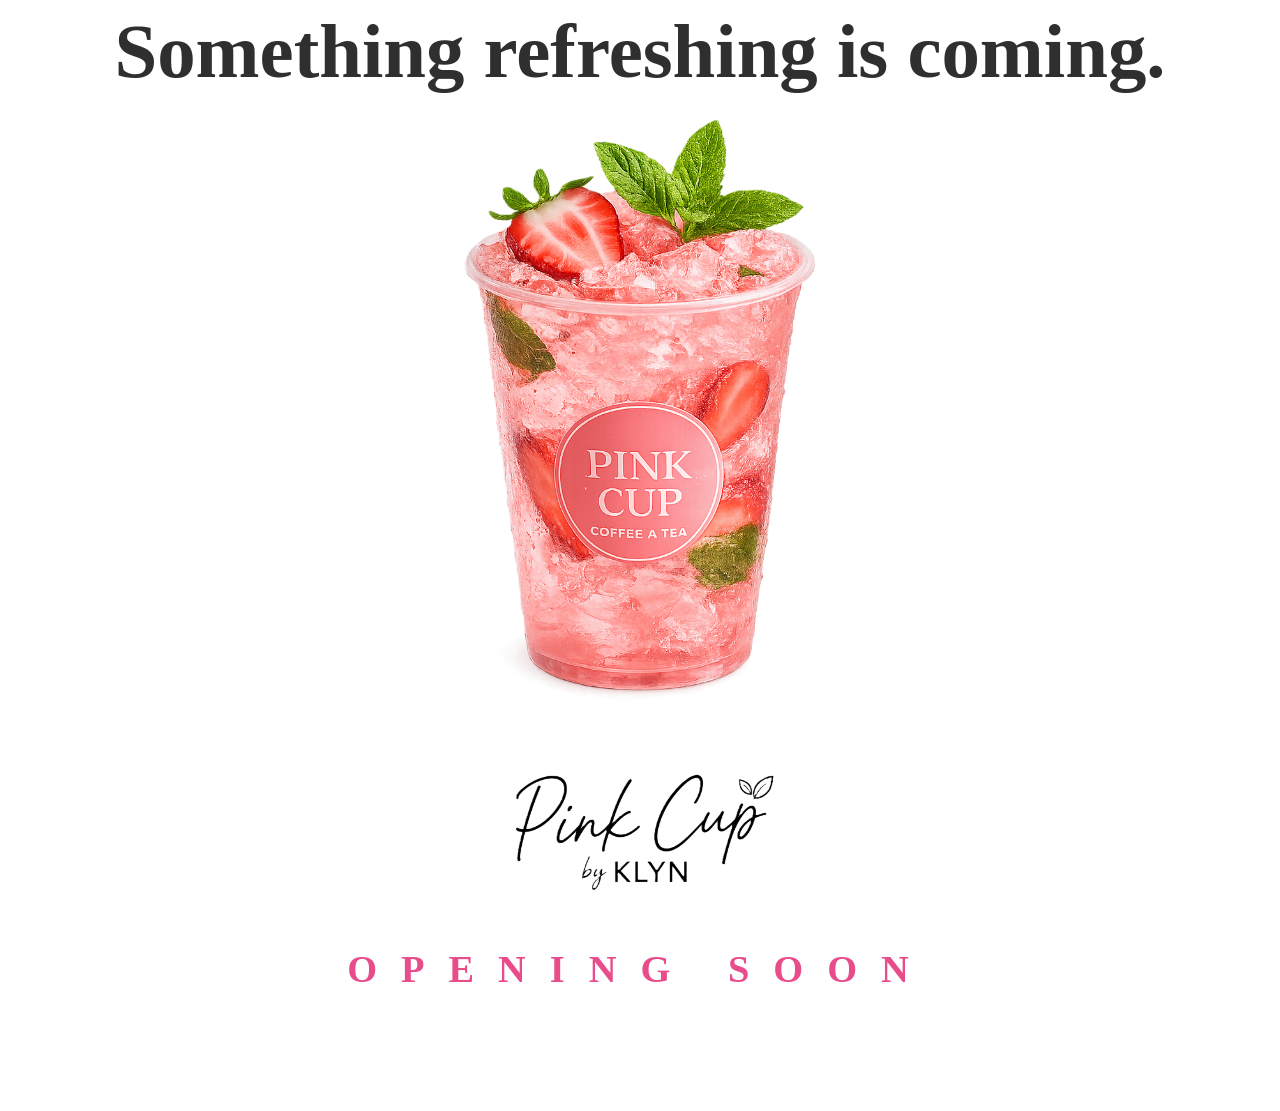
==== index.html @ c1e6aee3 "Add MailerLite Email Signup Form" ====
<html>
<!-- MailerLite Universal -->
<script>
    (function(w,d,e,u,f,l,n){w[f]=w[f]||function(){(w[f].q=w[f].q||[])
    .push(arguments);},l=d.createElement(e),l.async=1,l.src=u,
    n=d.getElementsByTagName(e)[0],n.parentNode.insertBefore(l,n);})
    (window,document,'script','https://assets.mailerlite.com/js/universal.js','ml');
    ml('account', '2503995');
</script>
<!-- End MailerLite Universal -->
<head>
    <meta charset="UTF-8">
    <meta name="viewport" content="width=device-width, initial-scale=1.0">
    <title>Pink Cup by KLYN</title>
    <link rel="stylesheet" href="css/variables.css">
    <link rel="stylesheet" href="css/style.css">
    <link rel="preconnect" href="https://fonts.googleapis.com">
    <link rel="preconnect" href="https://fonts.gstatic.com" crossorigin>
    <link href="https://fonts.googleapis.com/css2?family=Manrope:wght@200..800&display=swap" rel="stylesheet">
    <link rel="preconnect" href="https://fonts.googleapis.com">
    <link rel="preconnect" href="https://fonts.gstatic.com" crossorigin>
    <link href="https://fonts.googleapis.com/css2?family=Manrope:wght@200..800&family=Playfair+Display:ital,wght@0,400..900;1,400..900&display=swap" rel="stylesheet">

</head>
<body>

<header>
    <nav>
    </nav>
</header>

<main>


<section class="hero" aria-labelledby="hero-title">
  <div class="hero__container">

    <div class="hero__intro">
      <h1 id="hero__title">
        Something refreshing is coming.
      </h1>
    </div>

    <figure class="hero__visual">
      <img class="hero__image" src="assets/images/hero-drink-strawberry-mint-crop.png" alt="Pink strawberry drink with ice, strawberry, and mint">
    </figure>

    <div class="hero__details">
      
      <img class="logo" src="assets/logos/PinkCupLogo_BlackFont_TransparentBackground.png" alt="Pink Cup by KLYN">
      <p class="hero__eyebrow">Opening soon</p>
      <div class="hero__form">
          <div class="ml-embedded" data-form="X4J7k6"></div>
      </div>
    </div>

  </div>
</section>


    <section class="waitlist">
    </section>

    <section class="location">
    </section>

</main>

<footer>
</footer>

<link rel="stylesheet" href="css/playground.css">

</html>
---- css/variables.css ----
/*
==========================================
Pink Cup by KLYN — Launch Site

Design Principles

• Fresh before flashy.
• White is the primary color.
• Pink is an accent.
• Let the drinks be the artwork.
• Animation should enhance, never distract.
• Every page should feel calm, clean, and intentional.
==========================================
*/


/* ======================================
   Pink Cup by KLYN
   Launch Site Design System
====================================== */

/* COLORS */
:root {

    /* Brand */
    --accent: #E84C8B;

    /* Backgrounds */

    --white: #FFFFFF;
    --off-white: #FAF9F6;

    /* Text */

    --text-dark: #2F2F2F;
    --text-light: #6B6B6B;

    /* Natural */

    --wood-light: #D7B899;
    --wood-dark: #B88C62;

    /* Borders */

    --border: #ECECEC;

    /* Shadows */

    --shadow-soft:
        0 10px 30px rgba(0,0,0,.08);

    --shadow-card:
        0 18px 50px rgba(0,0,0,.10);

    /* Radius */

    --radius-sm:8px;
    --radius-md:16px;
    --radius-lg:28px;

    /* Layout */

    --content-width:1200px;

    /* Buttons */
    
    --button-bg: #333333;
    --button-hover: #222222;
    --button-text: #FFFFFF;

    /* Font Sizes */

    --font-size-display: clamp(3.0rem, 6vw, 5.0rem);
    --font-size-h1: clamp(2rem, 3vw, 3rem);
    --font-size-h2: 1.5rem;
    --font-size-body: 1.15rem;
    --font-size-caption: 0.875rem;

    /* Font Weights */
    --font-weight-light: 300;
    --font-weight-regular: 400;
    --font-weight-semibold: 600;
    --font-weight-bold: 700;

    /* Spacing */
    --space-tight: 4px;
    --space-narrow: 12px;
    --space-regular: 16px;
    --space-roomy: 24px;
    --space-wide: 32px;
    --space-extra-wide: 40px;
    --space-generous: 48px;

   /* Letter Spacing */
    --letter-spacing-tight: -0.03em;
    --letter-spacing-normal: 0;
    --letter-spacing-narrow: 0.03em;
    --letter-spacing-roomy: 0.08em;
    --letter-spacing-wide: 0.12em;

}
---- css/style.css ----
/*
==========================================
Pink Cup by KLYN — Launch Site

Design Principles

• Fresh before flashy.
• White is the primary color.
• Pink is an accent.
• Let the drinks be the artwork.
• Animation should enhance, never distract.
• Every page should feel calm, clean, and intentional.
==========================================
*/


/* Set equal margins on all sides to maintain a clean and consistent layout.  */

html {
    box-sizing: border-box;
}

*, *::before, *::after {
    box-sizing: inherit;
}

body {
    margin: 0;
    min-height: 100vh;
}

img{
    display:block;
    max-width:100%;
    
}

.hero {
    min-height: 100vh;
    display: flex;
    align-items: center;
}


.hero__container {
    width: 100%;
    max-width: var(--content-width);
    margin: 0 auto;
    display: grid;
    grid-template-columns: 1fr;
    gap: var(--space-tight);
}


.hero__intro {
    display: flex;
    justify-content: center;
    align-items: center;
    padding: var(--space-tight);
}

#hero__title {
    font-size: var(--font-size-display);
    color: var(--text-dark);
    font-weight: var(--font-weight-bold);
    margin: var(--space-tight);
}

.hero__visual {
    display: flex;
    justify-content: center;
    align-items: center;
    justify-self: center;
    width: 100%;
    padding: var(--space-tight);
}

.hero__image {
    display: block;
    width: min(70vw, 360px);
    height: auto;
    margin: -1rem 0 0 0; 
    padding: 0;  
}

.hero__details {
    display: flex;
    flex-direction: column;
    margin: var(--space-narrow);
    align-items: center;
}


.logo {
    display: block;
    max-width: 45%;
    height: auto;
}

.hero__eyebrow {
    color: var(--accent);
    align-items: center;
    letter-spacing: var(--space-narrow);
    text-transform: uppercase;
    font-size: var(--font-size-h2);
    font-weight: var(--font-weight-semibold);
    margin-bottom: var(--space-narrow);
}

.hero__text {
    color: var(--text-light);
    font-size: var(--font-size-body);
    letter-spacing: 2.0px;
}


.hero__form {
    padding-bottom: 6rem;
}


@media (min-width: 960px) {
    .container {
        grid-template-columns: 1fr 1.15fr;
        align-items: center;
    }

    .logo {
    max-width: 25%;
    }

    .hero__eyebrow {
        letter-spacing: var(--space-roomy);
        font-size: var(--font-size-h1);
        font-weight: var(--font-weight-bold);
    }


}
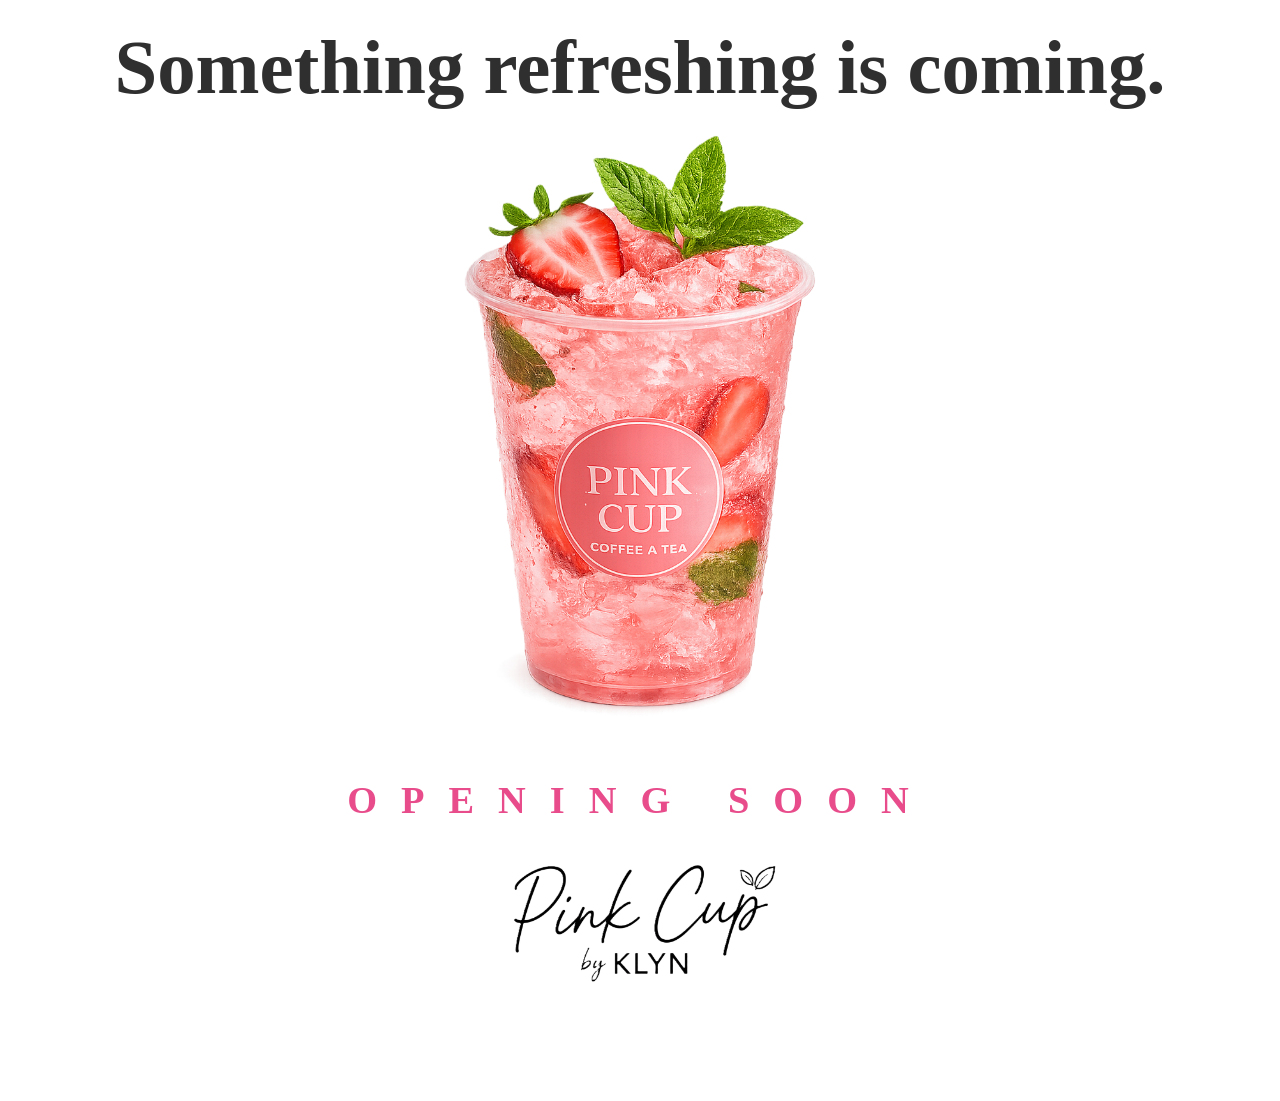
==== commit ab7909a5: "Move Opening Soon eyebrow above Logo to balance visual design" ====
--- a/index.html
+++ b/index.html
@@ -42,13 +42,13 @@
     </div>
 
     <figure class="hero__visual">
-      <img class="hero__image" src="assets/images/hero-drink-strawberry-mint-crop.png" alt="Pink strawberry drink with ice, strawberry, and mint">
+      <img class="hero__image" src="assets/images/hero-drink-strawberry-mint-crop.png"Pink strawberry drink with ice, strawberry, and mint">
     </figure>
 
     <div class="hero__details">
       
+      <p class="hero__eyebrow">Opening soon</p>
       <img class="logo" src="assets/logos/PinkCupLogo_BlackFont_TransparentBackground.png" alt="Pink Cup by KLYN">
-      <p class="hero__eyebrow">Opening soon</p>
       <div class="hero__form">
           <div class="ml-embedded" data-form="X4J7k6"></div>
       </div>
--- a/css/style.css
+++ b/css/style.css
@@ -56,6 +56,7 @@
     display: flex;
     justify-content: center;
     align-items: center;
+    margin-top: var(--space-regular);
     padding: var(--space-tight);
 }
 
@@ -73,6 +74,7 @@
     justify-self: center;
     width: 100%;
     padding: var(--space-tight);
+    margin-bottom: var(--space-tight);
 }
 
 .hero__image {
@@ -86,7 +88,7 @@
 .hero__details {
     display: flex;
     flex-direction: column;
-    margin: var(--space-narrow);
+    margin: var(--space-tight);
     align-items: center;
 }
 
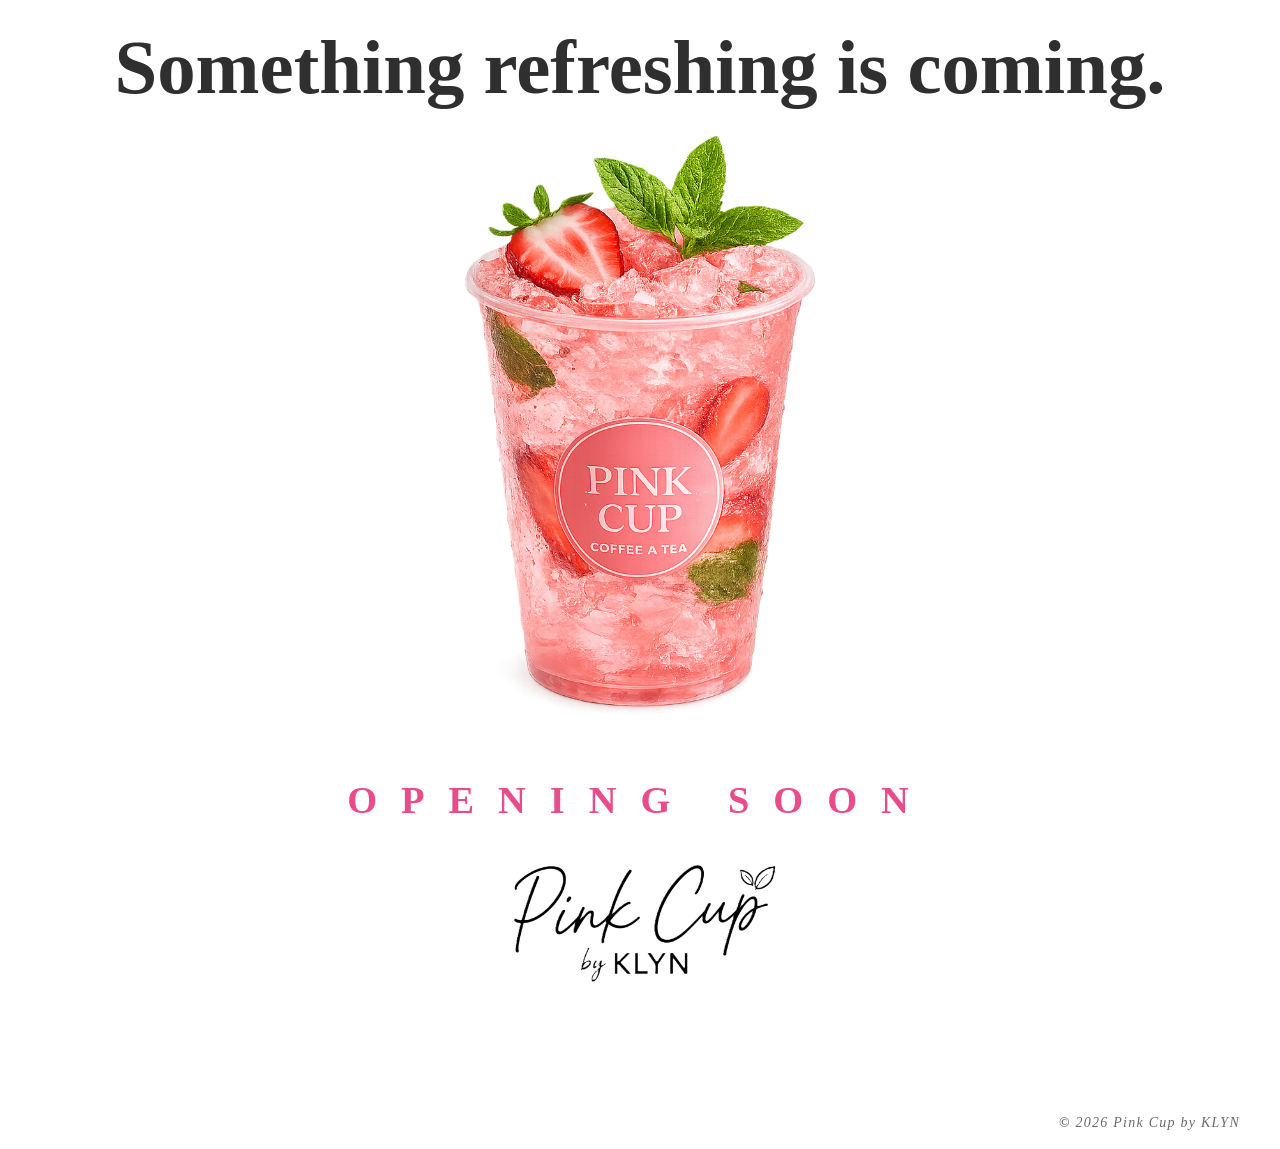
==== commit facd847a: "Add copyright flag to footer section" ====
--- a/index.html
+++ b/index.html
@@ -67,6 +67,9 @@
 </main>
 
 <footer>
+    <div class="footer__container">
+      <p class="copy"><strong>&copy;</strong> <em>2026 Pink Cup by KLYN</em></p>
+    </div>
 </footer>
 
 <link rel="stylesheet" href="css/playground.css">
--- a/css/style.css
+++ b/css/style.css
@@ -121,6 +121,27 @@
 }
 
 
+.footer__container {
+    width: 100%;
+    max-width: var(--content-width);
+    margin: 0 auto;
+    display: grid;
+    grid-template-columns: 1fr;
+    gap: var(--space-tight);
+
+}
+
+
+.copy {
+    color: var(--text-light);
+    font-size: var(--font-size-caption);
+    letter-spacing: 1.25px;
+    text-align: right;
+    padding-bottom: var(--space-tight);
+}
+
+
+
 @media (min-width: 960px) {
     .container {
         grid-template-columns: 1fr 1.15fr;
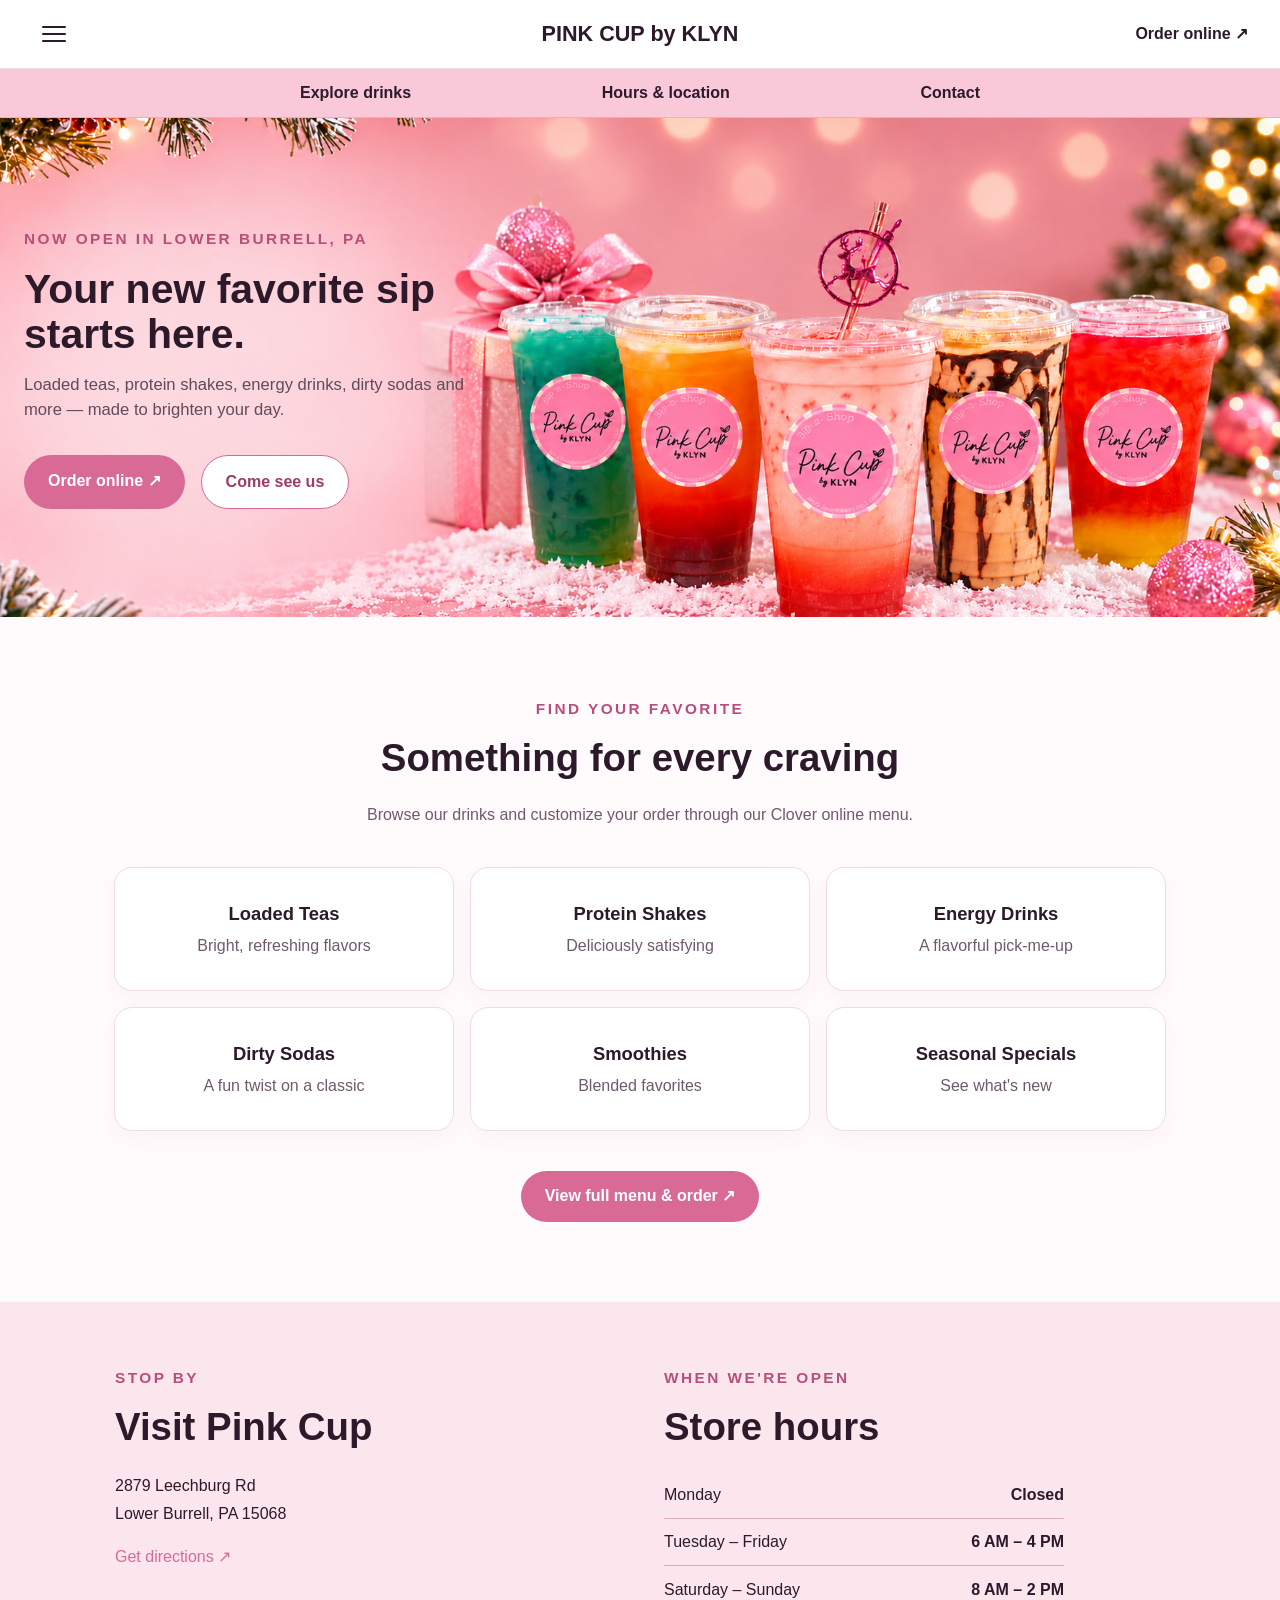
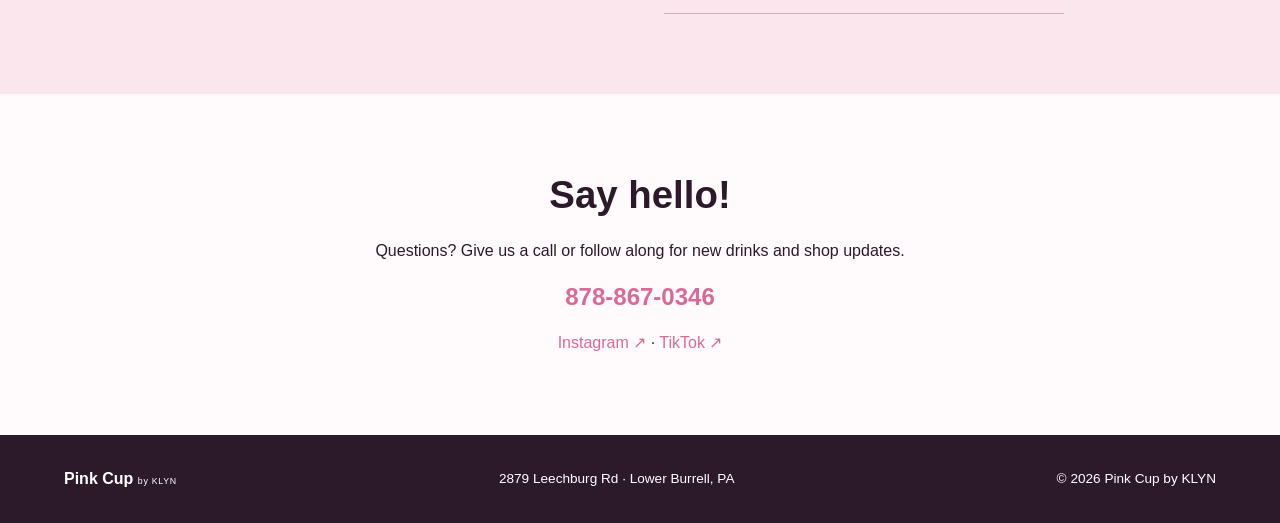
==== commit bfde1245: "Remove launch landing page and replace with more robust site, with links to clover online ordering o" ====
--- a/index.html
+++ b/index.html
@@ -1,77 +1,13 @@
-<html>
-<!-- MailerLite Universal -->
-<script>
-    (function(w,d,e,u,f,l,n){w[f]=w[f]||function(){(w[f].q=w[f].q||[])
-    .push(arguments);},l=d.createElement(e),l.async=1,l.src=u,
-    n=d.getElementsByTagName(e)[0],n.parentNode.insertBefore(l,n);})
-    (window,document,'script','https://assets.mailerlite.com/js/universal.js','ml');
-    ml('account', '2503995');
-</script>
-<!-- End MailerLite Universal -->
-<head>
-    <meta charset="UTF-8">
-    <meta name="viewport" content="width=device-width, initial-scale=1.0">
-    <title>Pink Cup by KLYN</title>
-    <link rel="stylesheet" href="css/variables.css">
-    <link rel="stylesheet" href="css/style.css">
-    <link rel="preconnect" href="https://fonts.googleapis.com">
-    <link rel="preconnect" href="https://fonts.gstatic.com" crossorigin>
-    <link href="https://fonts.googleapis.com/css2?family=Manrope:wght@200..800&display=swap" rel="stylesheet">
-    <link rel="preconnect" href="https://fonts.googleapis.com">
-    <link rel="preconnect" href="https://fonts.gstatic.com" crossorigin>
-    <link href="https://fonts.googleapis.com/css2?family=Manrope:wght@200..800&family=Playfair+Display:ital,wght@0,400..900;1,400..900&display=swap" rel="stylesheet">
-
-</head>
-<body>
-
-<header>
-    <nav>
-    </nav>
-</header>
-
-<main>
-
-
-<section class="hero" aria-labelledby="hero-title">
-  <div class="hero__container">
-
-    <div class="hero__intro">
-      <h1 id="hero__title">
-        Something refreshing is coming.
-      </h1>
-    </div>
-
-    <figure class="hero__visual">
-      <img class="hero__image" src="assets/images/hero-drink-strawberry-mint-crop.png"Pink strawberry drink with ice, strawberry, and mint">
-    </figure>
-
-    <div class="hero__details">
-      
-      <p class="hero__eyebrow">Opening soon</p>
-      <img class="logo" src="assets/logos/PinkCupLogo_BlackFont_TransparentBackground.png" alt="Pink Cup by KLYN">
-      <div class="hero__form">
-          <div class="ml-embedded" data-form="X4J7k6"></div>
-      </div>
-    </div>
-
-  </div>
-</section>
-
-
-    <section class="waitlist">
-    </section>
-
-    <section class="location">
-    </section>
-
-</main>
-
-<footer>
-    <div class="footer__container">
-      <p class="copy"><strong>&copy;</strong> <em>2026 Pink Cup by KLYN</em></p>
-    </div>
-</footer>
-
-<link rel="stylesheet" href="css/playground.css">
-
-</html>+<!doctype html><html lang="en"><head><meta charset="utf-8"><meta name="viewport" content="width=device-width,initial-scale=1"><meta name="description" content="Pink Cup by KLYN in Lower Burrell, PA. Loaded teas, protein shakes, energy drinks, dirty sodas and more. Order online for pickup."><title>Pink Cup by KLYN | Lower Burrell, PA</title><link rel="stylesheet" href="css/styles.css"><script src="js/navigation.js" defer></script></head><body>
+<header class="site-header"><button class="nav__toggle" type="button" aria-label="Toggle navigation menu" aria-expanded="false" aria-controls="primary-navigation"><span></span><span></span><span></span></button><a class="nav__logo" href="#home">PINK CUP by KLYN</a><a class="nav__signin" href="https://pinkcup.cloveronline.com/menu/all">Order online ↗</a><nav class="nav" id="primary-navigation" aria-label="Main navigation" hidden><ul class="nav__links"><li><a href="#menu">Menu</a></li><li><a href="#visit">Visit us</a></li><li><a href="#contact">Contact</a></li><li><a href="https://pinkcup.cloveronline.com/menu/all">Order online</a></li></ul></nav></header>
+<nav class="quick-nav" aria-label="Quick links"><div class="quick-nav__links"><a class="quick-nav__link" href="#menu">Explore drinks</a><a class="quick-nav__link" href="#visit">Hours &amp; location</a><a class="quick-nav__link" href="#contact">Contact</a></div></nav>
+<main id="home"><section class="launch-hero" aria-label="Welcome to Pink Cup"><div class="launch-hero__image" role="img" aria-label="Pink Cup drinks in a festive pink holiday setting"></div>
+    <div class="launch-hero__copy">
+    <span class="eyebrow">NOW OPEN IN LOWER BURRELL, PA</span>
+    <h1>Your new favorite sip starts here.</h1>
+    <p>Loaded teas, protein shakes, energy drinks, dirty sodas and more — made to brighten your day.</p>
+    <div class="launch-actions"><a class="launch-btn" href="https://pinkcup.cloveronline.com/menu/all">Order online ↗</a><a class="launch-btn launch-btn--outline" href="#visit">Come see us</a></div></div></section>
+<section class="launch-menu" id="menu"><span class="eyebrow">FIND YOUR FAVORITE</span><h2>Something for every craving</h2><p>Browse our drinks and customize your order through our Clover online menu.</p><div class="launch-grid"><div><strong>Loaded Teas</strong><span>Bright, refreshing flavors</span></div><div><strong>Protein Shakes</strong><span>Deliciously satisfying</span></div><div><strong>Energy Drinks</strong><span>A flavorful pick-me-up</span></div><div><strong>Dirty Sodas</strong><span>A fun twist on a classic</span></div><div><strong>Smoothies</strong><span>Blended favorites</span></div><div><strong>Seasonal Specials</strong><span>See what's new</span></div></div><a class="launch-btn" href="https://pinkcup.cloveronline.com/menu/all">View full menu &amp; order ↗</a></section>
+<section class="launch-visit" id="visit"><div><span class="eyebrow">STOP BY</span><h2>Visit Pink Cup</h2><p>2879 Leechburg Rd<br>Lower Burrell, PA 15068</p><a href="https://www.google.com/maps/search/?api=1&amp;query=2879+Leechburg+Rd+Lower+Burrell+PA+15068" target="_blank" rel="noopener noreferrer">Get directions ↗</a></div><div><span class="eyebrow">WHEN WE'RE OPEN</span><h2>Store hours</h2><dl class="hours"><div><dt>Monday</dt><dd>Closed</dd></div><div><dt>Tuesday – Friday</dt><dd>6 AM – 4 PM</dd></div><div><dt>Saturday – Sunday</dt><dd>8 AM – 2 PM</dd></div></dl></div></section>
+<section class="launch-contact" id="contact"><h2>Say hello!</h2><p>Questions? Give us a call or follow along for new drinks and shop updates.</p><a href="tel:+18788670346">878-867-0346</a><p><a href="https://www.instagram.com/pinkcupbyklyn/" target="_blank" rel="noopener noreferrer">Instagram ↗</a> · <a href="https://www.tiktok.com/@pinkcupbyklyn" target="_blank" rel="noopener noreferrer">TikTok ↗</a></p></section></main>
+<footer class="launch-footer"><strong>Pink Cup <small>by KLYN</small></strong><span>2879 Leechburg Rd · Lower Burrell, PA</span><span>© 2026 Pink Cup by KLYN</span></footer></body></html>
--- a/css/styles.css
+++ b/css/styles.css
@@ -0,0 +1,544 @@
+* {
+  box-sizing: border-box;
+}
+
+:root {
+  --bg: #fffafc;
+  --text: #2c1a2b;
+  --muted: #6f5a6d;
+  --primary: #f4a7c0;
+  --primary-dark: #d96a96;
+  --primary-darkest: #b84f7a;
+  --primary-light: #f9c8d9;
+  --surface: #ffffff;
+  --border: rgba(44, 26, 43, 0.12);
+}
+
+html {
+  font-size: 16px;
+  scroll-behavior: smooth;
+}
+
+body {
+  margin: 0;
+  font-family: Arial, Helvetica, sans-serif;
+  background: var(--bg);
+  color: var(--text);
+  line-height: 1.5;
+}
+
+a {
+  color: var(--primary-dark);
+  text-decoration: none;
+}
+
+a:hover {
+  text-decoration: underline;
+}
+
+img {
+  max-width: 100%;
+  display: block;
+}
+
+button,
+input,
+textarea,
+select {
+  font: inherit;
+}
+
+.card {
+  max-width: 600px;
+  margin: 2rem auto;
+  padding: 2rem;
+  background: var(--surface);
+  border-radius: 8px;
+  box-shadow: 0 4px 6px rgba(0, 0, 0, 0.1);
+}
+
+.badge {
+  display: inline-block;
+  padding: 0.25rem 0.5rem;
+  background: var(--primary);
+  color: var(--surface);
+  border-radius: 4px;
+  font-size: 0.75rem;
+  font-weight: bold;
+  text-transform: uppercase;
+  margin-bottom: 1rem;
+}
+
+.background {
+  background: var(--primary);
+  color: var(--surface);
+  padding: 2rem;
+  text-align: center;
+}
+
+.site-header {
+  position: relative;
+  z-index: 2;
+  display: grid;
+  grid-template-columns: 1fr auto 1fr;
+  align-items: center;
+  min-height: 68px;
+  padding: 0.75rem clamp(1rem, 3vw, 2rem);
+  background: var(--surface);
+  border-bottom: 1px solid var(--border);
+}
+
+.quick-nav {
+  min-height: 48px;
+  padding: 0 clamp(1rem, 3vw, 2rem);
+  background: var(--primary-light);
+  border-bottom: 1px solid var(--border);
+}
+
+.quick-nav__links {
+  display: flex;
+  align-items: center;
+  justify-content: space-between;
+  gap: 1rem;
+  width: 60%;
+  max-width: 680px;
+  min-height: 48px;
+  margin-inline: auto;
+}
+
+.quick-nav__link {
+  position: relative;
+  padding: 0.5rem 0;
+  color: var(--text);
+  font-weight: 600;
+}
+
+.quick-nav__link--active::after {
+  position: absolute;
+  right: 0;
+  bottom: 0;
+  left: 0;
+  height: 3px;
+  background: var(--primary-dark);
+  content: "";
+}
+
+.nav__toggle {
+  display: flex;
+  flex-direction: column;
+  justify-content: center;
+  gap: 5px;
+  width: 44px;
+  height: 44px;
+  padding: 10px;
+  border: 0;
+  background: transparent;
+  cursor: pointer;
+}
+
+.nav__toggle span {
+  width: 24px;
+  height: 2px;
+  border-radius: 2px;
+  background: var(--text);
+}
+
+.nav__logo {
+  justify-self: center;
+  color: var(--text);
+  font-size: 1.35rem;
+  font-weight: 800;
+}
+
+.nav__signin {
+  justify-self: end;
+  color: var(--text);
+  font-weight: 600;
+}
+
+.nav {
+  position: absolute;
+  top: 100%;
+  left: 0;
+  width: 100%;
+  padding: 0.75rem clamp(1rem, 3vw, 2rem);
+  background: var(--surface);
+  border-bottom: 1px solid var(--border);
+  box-shadow: 0 4px 8px rgba(44, 26, 43, 0.08);
+}
+
+.nav[hidden] {
+  display: none;
+}
+
+.nav__links {
+  list-style: none;
+  display: grid;
+  gap: 0.25rem;
+  margin: 0;
+  padding: 0;
+}
+
+.nav__links a {
+  display: block;
+  padding: 0.5rem 0;
+  color: var(--text);
+}
+
+.hero {
+  position: relative;
+}
+
+.hero__image {
+  width: 100%;
+  height: auto;
+}
+
+.hero__content {
+  position: absolute;
+  top: 50%;
+  left: clamp(1rem, 5vw, 4rem);
+  transform: translateY(-50%);
+  max-width: 600px;
+  padding: 2rem;
+  text-align: left;
+  color: var(--surface);
+}
+
+.hero__content h1 {
+  font-size: 2rem;
+  margin-bottom: 1rem;
+}
+
+.hero__content p {
+  font-size: 1rem;
+  margin-bottom: 1.5rem;
+}
+
+.hero__content button {
+  background: var(--primary-darkest);
+  color: var(--surface);
+  border: none;
+  padding: 0.75rem 1.5rem;
+  font-size: 1rem;
+  border-radius: 4px;
+  cursor: pointer;
+}
+
+.featured {
+  padding: 1.5rem;
+  background: var(--primary-light);
+  /* background: #f5f1ef; */
+}
+
+.featured__header {
+  display: flex;
+  justify-content: space-between;
+  align-items: center;
+  margin-bottom: 1rem;
+}
+
+.featured__header h2 {
+  margin: 0;
+  text-transform: uppercase;
+}
+
+.carousel {
+  overflow-x: auto;
+  scroll-snap-type: x mandatory;
+}
+
+.carousel__track {
+  display: flex;
+  gap: 0.75rem;
+}
+
+.carousel__container {
+  flex: 0 0 198px;
+  display: flex;
+  flex-direction: column;
+  align-items: center;
+  min-height: 322px;
+  padding-top: 0.75rem;
+  overflow: hidden;
+  background: #fff;
+  border: 1px solid #c9c4c2;
+  border-radius: 10px;
+  text-align: center;
+  scroll-snap-align: start;
+}
+
+.carousel__container img {
+  width: 100%;
+  height: 145px;
+  object-fit: contain;
+}
+
+.carousel__container h3 {
+  margin: 0.5rem 0 0;
+  padding: 0 0.5rem;
+}
+
+.carousel__container p {
+  margin: 0.25rem 0 1rem;
+  color: #777;
+}
+
+.carousel__cta {
+  width: 100%;
+  margin-top: auto;
+  padding: 0.75rem;
+  border-top: 1px solid #c9c4c2;
+  color: var(--text);
+  font-weight: bold;
+  text-decoration: underline;
+}
+
+.menu-categories {
+  padding: 1.5rem 10px;
+  background: var(--surface);
+}
+
+.menu-categories > h2 {
+  margin: 0 0 1rem;
+  font-size: 1.75rem;
+  text-transform: uppercase;
+}
+
+.menu-categories__grid {
+  display: grid;
+  grid-template-columns: repeat(2, minmax(0, 1fr));
+  gap: 1.5rem;
+}
+
+.category-card {
+  min-height: 152px;
+  display: flex;
+  align-items: center;
+  gap: 1.25rem;
+  padding: 0.75rem 1.25rem;
+  background: var(--surface);
+  border: 1px solid #c9c4c2;
+  border-radius: 10px;
+  box-shadow: 0 2px 5px rgba(44, 26, 43, 0.08);
+  color: var(--text);
+  text-decoration: none;
+}
+
+.category-card:hover {
+  text-decoration: none;
+  box-shadow: 0 3px 8px rgba(44, 26, 43, 0.14);
+}
+
+.category-card img {
+  flex: 0 0 170px;
+  width: 170px;
+  height: 120px;
+  object-fit: contain;
+}
+
+.category-card__copy h3 {
+  margin: 0;
+  font-size: 1.2rem;
+}
+
+.category-card__copy p {
+  margin: 0.15rem 0 0;
+  color: var(--muted);
+  font-size: 0.9rem;
+}
+
+.category-page {
+  padding: 1.5rem;
+}
+
+.category-page__header {
+  margin-bottom: 1.5rem;
+}
+
+.category-page__header h1 {
+  margin: 1rem 0 0;
+  text-transform: uppercase;
+}
+
+.category-page__header p {
+  margin: 0.25rem 0 0;
+  color: var(--muted);
+}
+
+.category-page__products {
+  display: grid;
+  grid-template-columns: repeat(auto-fit, minmax(min(100%, 198px), 1fr));
+  gap: 1.5rem;
+}
+
+.category-page__products .carousel__container {
+  width: 100%;
+  flex-basis: auto;
+}
+
+.site-footer {
+  padding: 2.5rem clamp(1rem, 4vw, 3rem) 1rem;
+  background: var(--primary-darkest);
+  color: var(--surface);
+}
+
+.site-footer__content {
+  display: grid;
+  grid-template-columns: minmax(150px, 1fr) minmax(320px, 2fr) minmax(180px, 1fr);
+  gap: 2rem;
+  max-width: 1200px;
+  margin-inline: auto;
+}
+
+.site-footer a {
+  color: inherit;
+}
+
+.site-footer__logo {
+  font-size: 1.5rem;
+  font-weight: 800;
+}
+
+.site-footer__brand p,
+.site-footer__note {
+  color: var(--surface);
+}
+
+.site-footer__group h2 {
+  margin: 0 0 0.75rem;
+  font-size: 1rem;
+}
+
+.site-footer__sitemap {
+  display: grid;
+  grid-template-columns: repeat(2, minmax(0, 1fr));
+  gap: 0.4rem 1rem;
+  margin: 0;
+  padding: 0;
+  list-style: none;
+}
+
+.site-footer__socials {
+  display: flex;
+  align-items: center;
+  flex-wrap: wrap;
+  gap: 0.5rem 1rem;
+}
+
+.site-footer__socials a {
+  display: grid;
+  place-items: center;
+  width: 36px;
+  height: 36px;
+}
+
+.site-footer__socials img {
+  width: 100%;
+  height: 100%;
+  object-fit: contain;
+}
+
+.site-footer__social-icon--facebook {
+  filter: invert(1);
+}
+
+.site-footer__socials a:focus-visible {
+  outline: 3px solid var(--primary-light);
+  outline-offset: 3px;
+}
+
+.site-footer__nutrition {
+  display: inline-block;
+  margin-top: 1rem;
+  font-weight: 700;
+}
+
+.site-footer__note {
+  margin: 0.35rem 0 0;
+  font-size: 0.85rem;
+}
+
+.site-footer__bottom {
+  max-width: 1200px;
+  margin: 2rem auto 0;
+  padding-top: 1rem;
+  border-top: 1px solid rgba(255, 255, 255, 0.2);
+  font-size: 0.85rem;
+}
+
+.site-footer__bottom p {
+  margin: 0;
+}
+
+@media (max-width: 680px) {
+  .site-footer__content {
+    grid-template-columns: 1fr;
+    gap: 1.5rem;
+  }
+
+  .quick-nav__links {
+    width: 100%;
+  }
+
+  .menu-categories__grid {
+    grid-template-columns: 1fr;
+  }
+}
+
+
+
+
+
+
+/* Launch homepage additions — designed to extend the existing Pink Cup theme */
+.nav__logo small,.launch-footer small{font-size:.55em;font-weight:500;letter-spacing:.08em}.launch-hero{max-width:1250px;margin:auto;min-height:500px;display:grid;grid-template-columns:1fr 1fr;align-items:center;gap:2rem;padding:4rem clamp(1.5rem,5vw,5rem);background:linear-gradient(120deg,#fffafc,#ffe7ef)}.launch-hero__copy{position:relative;z-index:1}
+.eyebrow{font-size:.96rem;letter-spacing:.16em;font-weight:800;color:#b84f7a}.launch-hero h1{font-size:clamp(2.6rem,5vw,4.6rem);line-height:1.06;margin:1rem 0}.launch-hero p{font-size:1.13rem;max-width:490px;color:#604b5b}.launch-hero__photo{width:100%;max-height:440px;object-fit:contain;filter:drop-shadow(0 16px 22px #aa557733)}.launch-actions{display:flex;gap:1rem;flex-wrap:wrap;margin-top:2rem}.launch-btn{display:inline-block;background:#d96a96;color:white;padding:.85rem 1.5rem;border-radius:100px;font-weight:700;text-align:center}.launch-btn:hover{background:#b84f7a;color:white;text-decoration:none}.launch-btn--outline{background:white;color:#9d3c67;border:1px solid #d96a96}.launch-btn--outline:hover{background:#f9c8d9;color:#2c1a2b}.launch-menu{text-align:center;max-width:1100px;margin:auto;padding:5rem 1.5rem}.launch-menu h2,.launch-visit h2,.launch-contact h2{font-size:clamp(1.9rem,3vw,2.7rem);margin:.5rem 0}.launch-menu>p{color:#6f5a6d}.launch-grid{display:grid;grid-template-columns:repeat(3,1fr);gap:1rem;margin:2.5rem 0}.launch-grid>div{background:white;border:1px solid #f1dbe5;border-radius:18px;padding:2rem 1rem;box-shadow:0 8px 20px #b84f7a0a}.launch-grid strong,.launch-grid span{display:block}.launch-grid strong{font-size:1.15rem}.launch-grid span{color:#6f5a6d;margin-top:.4rem}.launch-visit{background:#fce6ee;display:grid;grid-template-columns:1fr 1fr;gap:3rem;padding:4rem max(1.5rem,calc((100vw - 1050px)/2))}.launch-visit p{line-height:1.8}.hours{max-width:400px}.hours div{display:flex;justify-content:space-between;gap:1rem;padding:.7rem 0;border-bottom:1px solid #d9aebf}.hours dd{margin:0;font-weight:700}.launch-contact{text-align:center;padding:4rem 1.5rem}.launch-contact>a{font-size:1.5rem;font-weight:800}.launch-footer{background:#2c1a2b;color:white;padding:2rem clamp(1.5rem,5vw,5rem);display:flex;gap:1rem;justify-content:space-between;flex-wrap:wrap;align-items:center}.launch-footer span{font-size:.85rem}@media(max-width:700px){.launch-hero{grid-template-columns:1fr;padding:3rem 1.5rem}.launch-hero__photo{max-height:300px}.launch-grid{grid-template-columns:repeat(2,1fr)}.launch-visit{grid-template-columns:1fr;padding:3rem 1.5rem}.nav__signin{font-size:.85rem}.quick-nav__links{gap:.5rem}.quick-nav__link{font-size:.85rem}}@media(max-width:420px){.launch-grid{grid-template-columns:1fr}.launch-hero h1{font-size:2.5rem}}
+
+/* Pinkmas responsive hero: desktop image with text overlay; mobile photo first. */
+html,body{max-width:100%;overflow-x:clip}
+.launch-hero{position:relative;isolation:isolate;display:flex;align-items:center;max-width:none;width:100%;min-height:clamp(480px,43vw,650px);margin:0;padding:clamp(2rem,5vw,5rem) max(1.5rem,calc((100vw - 1320px)/2));background:#f9dce7;overflow:hidden}
+.launch-hero__image{position:absolute;inset:0;z-index:-2;background-image:url('../assets/hero/PinkmasHero.png');background-size:cover;background-position:center 53%;}
+.launch-hero::before{content:'';position:absolute;inset:0;z-index:-1;background:linear-gradient(90deg,rgba(255,247,251,.98) 0%,rgba(255,242,248,.96) 23%,rgba(255,240,247,.83) 37%,rgba(255,239,247,.26) 57%,transparent 75%);pointer-events:none}
+.launch-hero__copy{width:min(43%,490px);min-width:350px;position:relative;z-index:1}
+.launch-hero h1{font-size:clamp(2.25rem,3.6vw,3.8rem);line-height:1.1}
+.launch-hero p{font-size:clamp(1rem,1.3vw,1.15rem)}
+@media(max-width:800px){
+ .launch-hero{display:flex;flex-direction:column;align-items:stretch;min-height:0;padding:0;background:linear-gradient(180deg,#fff5fa,#ffe7ef)}
+ .launch-hero__image{position:relative;inset:auto;z-index:auto;display:block;width:100%;aspect-ratio:16/9;background-size:contain;background-repeat:no-repeat;background-position:center;background-color:#f6c7da}
+ .launch-hero::before{display:none}
+ .launch-hero__copy{width:100%;min-width:0;max-width:640px;padding:2rem 1.5rem 3rem;margin:0 auto}
+ .launch-hero h1{font-size:clamp(2rem,7vw,3rem)}
+ .launch-actions{margin-top:1.5rem}
+}
+
+/* Pinkmas final: distinct desktop/mobile art, HTML text and buttons */
+@media (min-width:801px) {
+  .launch-hero { min-height:clamp(480px,39vw,650px); }
+  .launch-hero__image {
+    background-image:url('../assets/hero/PinkmasHero_Desktop.png');
+    background-position:center center;
+    background-size:cover;
+  }
+  .launch-hero::before { display:none; }
+  .launch-hero__copy { width:min(38%,470px); min-width:310px; }
+  .launch-hero h1 { font-size:clamp(2.15rem,3.2vw,3.4rem); }
+}
+@media (max-width:800px) {
+  .launch-hero__image { background-image:url('../assets/hero/PinkmasHero.png'); }
+}
+
+/* Launch refinement: keep desktop quick links; simplify mobile header. */
+@media (max-width: 800px) {
+  .quick-nav { display: none; }
+  .site-header { grid-template-columns: 44px minmax(0,1fr) auto; column-gap: .5rem; min-height: 64px; padding: .5rem 1rem; }
+  .nav__logo { font-size: clamp(1rem, 4.5vw, 1.35rem); white-space: nowrap; }
+  .nav__signin { font-size: .82rem; white-space: nowrap; }
+  .nav { z-index: 10; }
+  .nav__links a { padding: .8rem .5rem; }
+}
+@media (max-width: 370px) {
+  .site-header { padding-inline: .6rem; column-gap: .25rem; }
+  .nav__logo { font-size: .98rem; }
+  .nav__signin { font-size: .75rem; }
+}
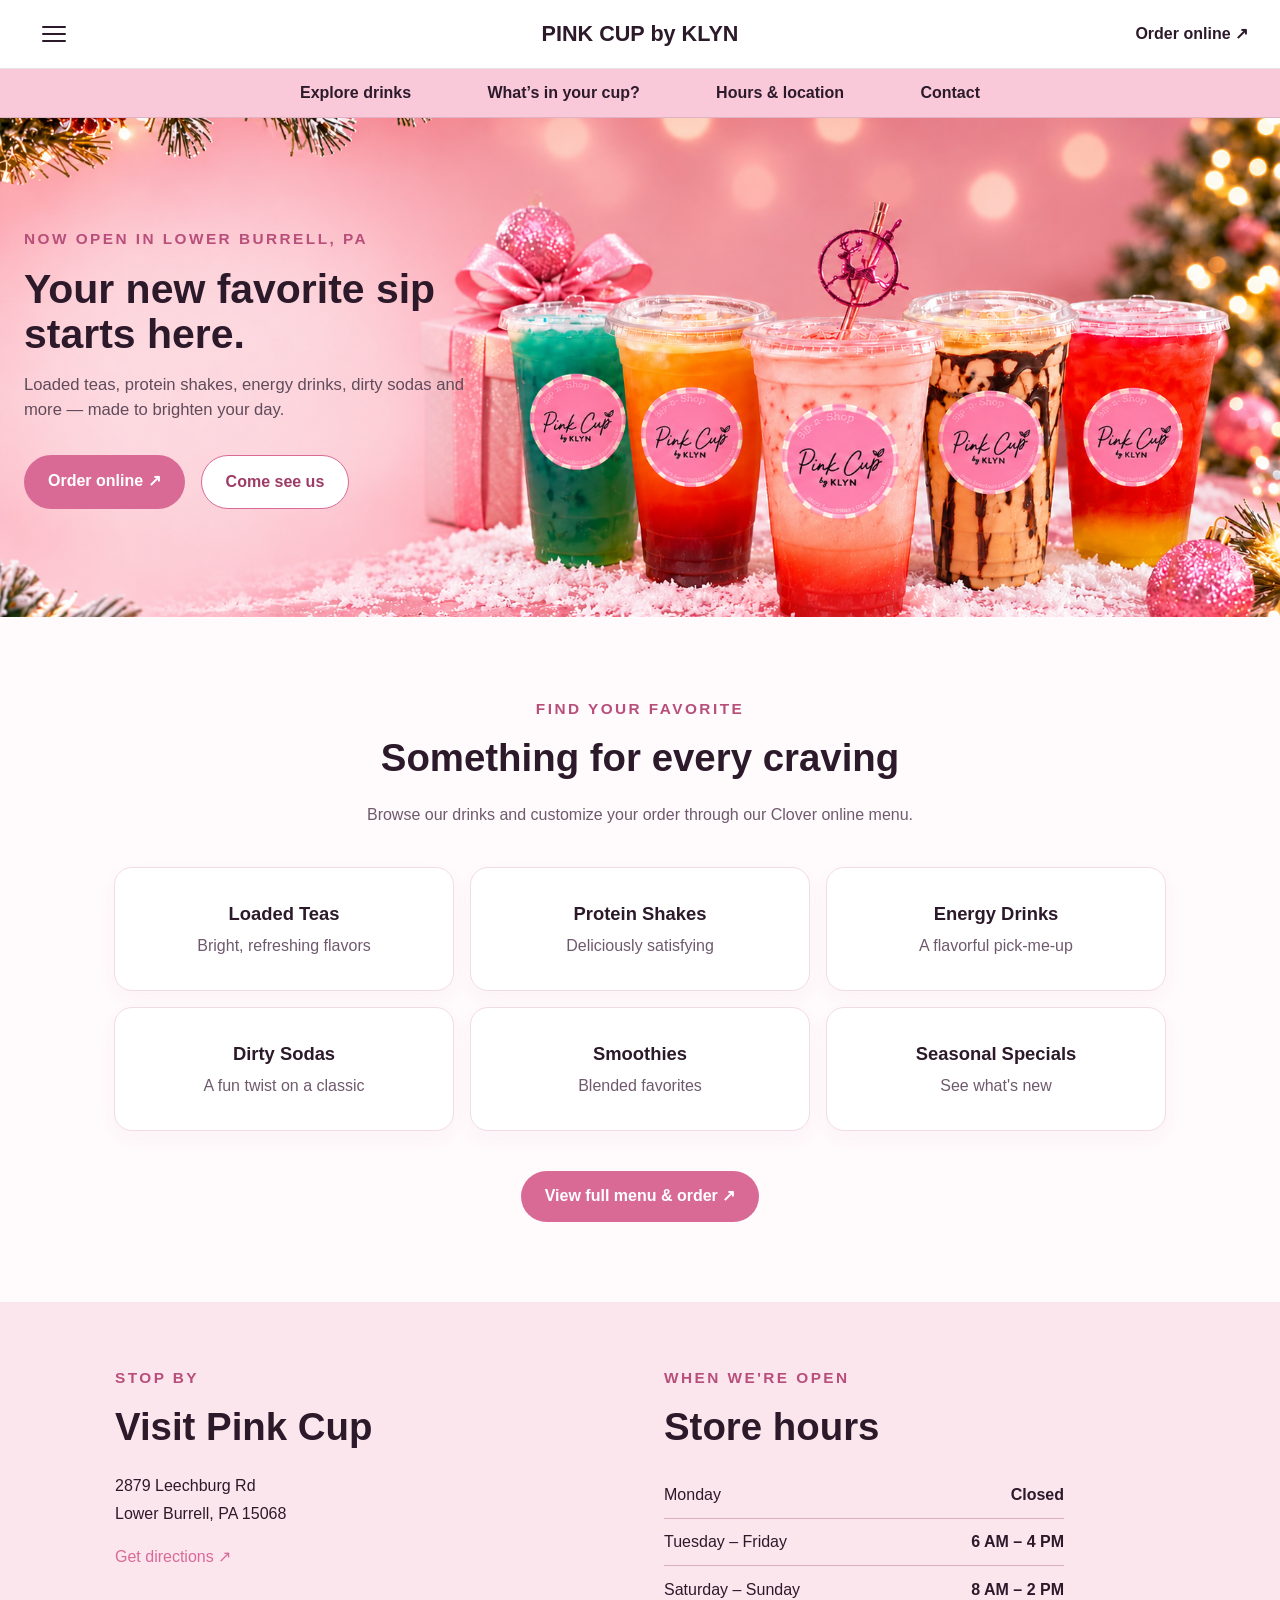
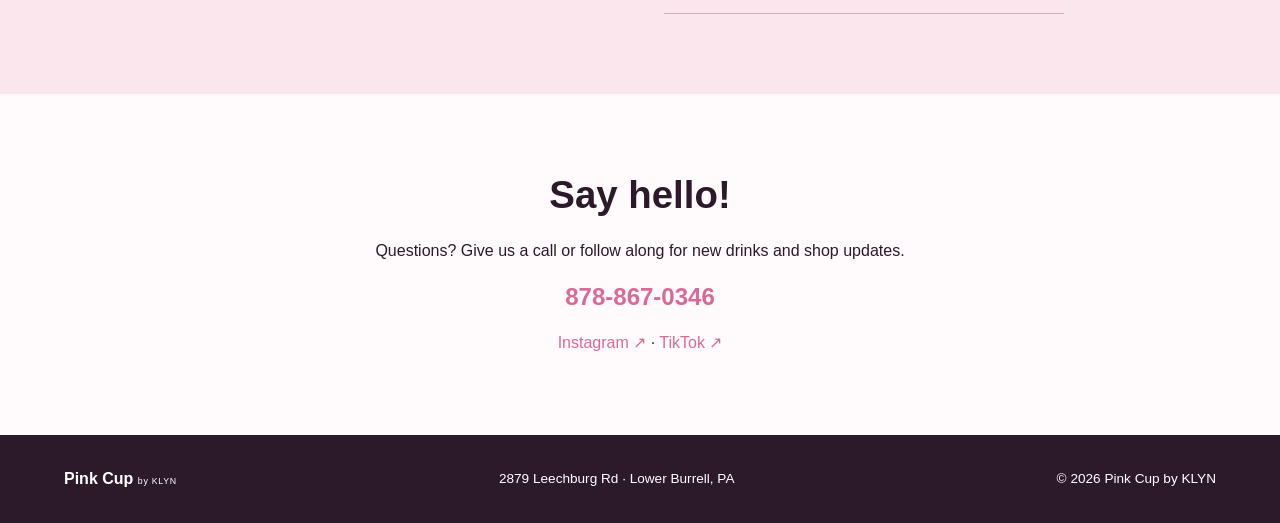
==== commit 8fd6bdae: "Link nutrition page from homepage navigation" ====
--- a/index.html
+++ b/index.html
@@ -1,6 +1,6 @@
 <!doctype html><html lang="en"><head><meta charset="utf-8"><meta name="viewport" content="width=device-width,initial-scale=1"><meta name="description" content="Pink Cup by KLYN in Lower Burrell, PA. Loaded teas, protein shakes, energy drinks, dirty sodas and more. Order online for pickup."><title>Pink Cup by KLYN | Lower Burrell, PA</title><link rel="stylesheet" href="css/styles.css"><script src="js/navigation.js" defer></script></head><body>
-<header class="site-header"><button class="nav__toggle" type="button" aria-label="Toggle navigation menu" aria-expanded="false" aria-controls="primary-navigation"><span></span><span></span><span></span></button><a class="nav__logo" href="#home">PINK CUP by KLYN</a><a class="nav__signin" href="https://pinkcup.cloveronline.com/menu/all">Order online ↗</a><nav class="nav" id="primary-navigation" aria-label="Main navigation" hidden><ul class="nav__links"><li><a href="#menu">Menu</a></li><li><a href="#visit">Visit us</a></li><li><a href="#contact">Contact</a></li><li><a href="https://pinkcup.cloveronline.com/menu/all">Order online</a></li></ul></nav></header>
-<nav class="quick-nav" aria-label="Quick links"><div class="quick-nav__links"><a class="quick-nav__link" href="#menu">Explore drinks</a><a class="quick-nav__link" href="#visit">Hours &amp; location</a><a class="quick-nav__link" href="#contact">Contact</a></div></nav>
+<header class="site-header"><button class="nav__toggle" type="button" aria-label="Toggle navigation menu" aria-expanded="false" aria-controls="primary-navigation"><span></span><span></span><span></span></button><a class="nav__logo" href="#home">PINK CUP by KLYN</a><a class="nav__signin" href="https://pinkcup.cloveronline.com/menu/all">Order online ↗</a><nav class="nav" id="primary-navigation" aria-label="Main navigation" hidden><ul class="nav__links"><li><a href="#menu">Menu</a></li><li><a href="nutrition.html">What’s in your cup?</a></li><li><a href="#visit">Visit us</a></li><li><a href="#contact">Contact</a></li><li><a href="https://pinkcup.cloveronline.com/menu/all">Order online</a></li></ul></nav></header>
+<nav class="quick-nav" aria-label="Quick links"><div class="quick-nav__links"><a class="quick-nav__link" href="#menu">Explore drinks</a><a class="quick-nav__link" href="nutrition.html">What’s in your cup?</a><a class="quick-nav__link" href="#visit">Hours &amp; location</a><a class="quick-nav__link" href="#contact">Contact</a></div></nav>
 <main id="home"><section class="launch-hero" aria-label="Welcome to Pink Cup"><div class="launch-hero__image" role="img" aria-label="Pink Cup drinks in a festive pink holiday setting"></div>
     <div class="launch-hero__copy">
     <span class="eyebrow">NOW OPEN IN LOWER BURRELL, PA</span>
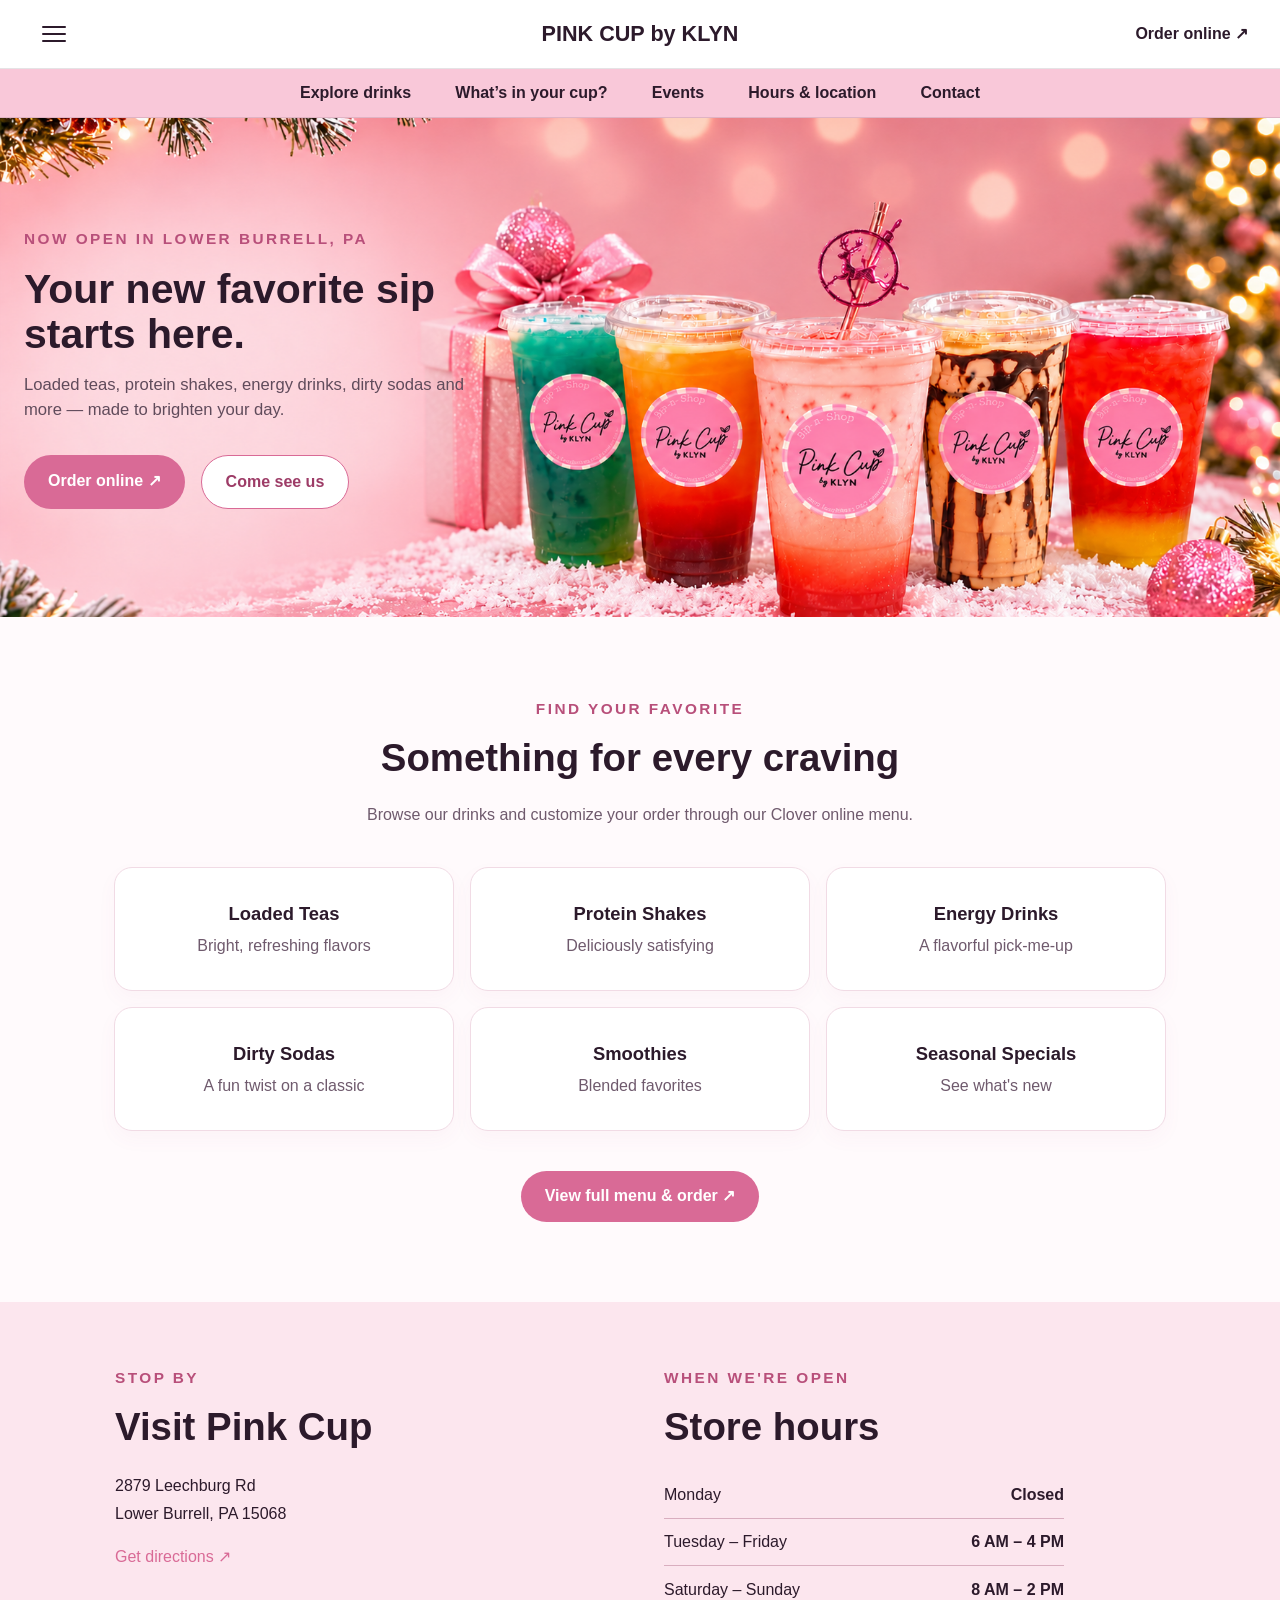
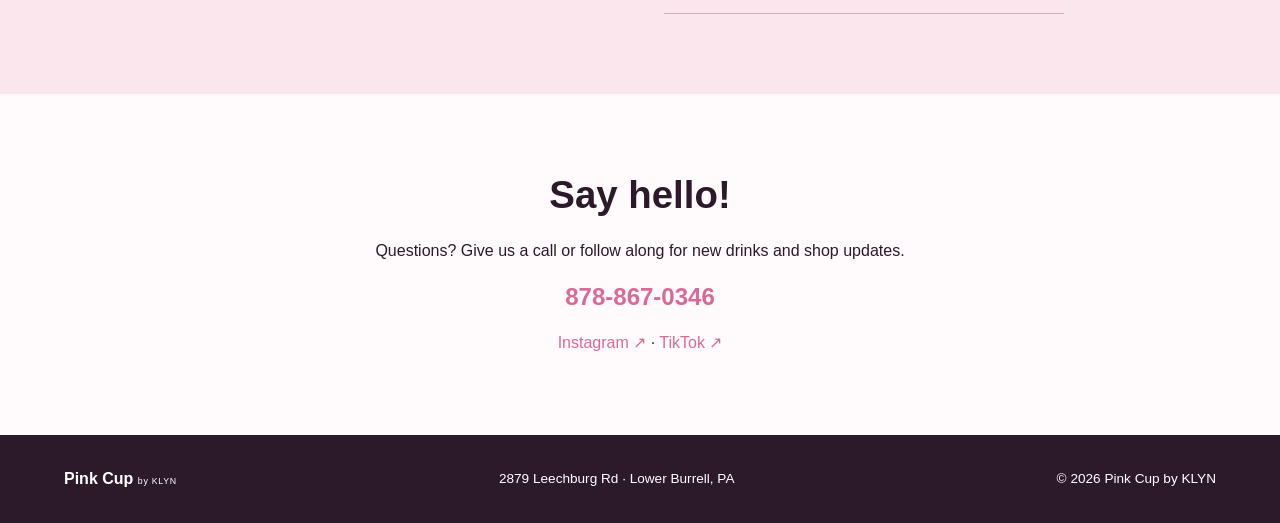
==== commit 2a2cc494: "Link event planning page from homepage navigation" ====
--- a/index.html
+++ b/index.html
@@ -1,6 +1,6 @@
 <!doctype html><html lang="en"><head><meta charset="utf-8"><meta name="viewport" content="width=device-width,initial-scale=1"><meta name="description" content="Pink Cup by KLYN in Lower Burrell, PA. Loaded teas, protein shakes, energy drinks, dirty sodas and more. Order online for pickup."><title>Pink Cup by KLYN | Lower Burrell, PA</title><link rel="stylesheet" href="css/styles.css"><script src="js/navigation.js" defer></script></head><body>
-<header class="site-header"><button class="nav__toggle" type="button" aria-label="Toggle navigation menu" aria-expanded="false" aria-controls="primary-navigation"><span></span><span></span><span></span></button><a class="nav__logo" href="#home">PINK CUP by KLYN</a><a class="nav__signin" href="https://pinkcup.cloveronline.com/menu/all">Order online ↗</a><nav class="nav" id="primary-navigation" aria-label="Main navigation" hidden><ul class="nav__links"><li><a href="#menu">Menu</a></li><li><a href="nutrition.html">What’s in your cup?</a></li><li><a href="#visit">Visit us</a></li><li><a href="#contact">Contact</a></li><li><a href="https://pinkcup.cloveronline.com/menu/all">Order online</a></li></ul></nav></header>
-<nav class="quick-nav" aria-label="Quick links"><div class="quick-nav__links"><a class="quick-nav__link" href="#menu">Explore drinks</a><a class="quick-nav__link" href="nutrition.html">What’s in your cup?</a><a class="quick-nav__link" href="#visit">Hours &amp; location</a><a class="quick-nav__link" href="#contact">Contact</a></div></nav>
+<header class="site-header"><button class="nav__toggle" type="button" aria-label="Toggle navigation menu" aria-expanded="false" aria-controls="primary-navigation"><span></span><span></span><span></span></button><a class="nav__logo" href="#home">PINK CUP by KLYN</a><a class="nav__signin" href="https://pinkcup.cloveronline.com/menu/all">Order online ↗</a><nav class="nav" id="primary-navigation" aria-label="Main navigation" hidden><ul class="nav__links"><li><a href="#menu">Menu</a></li><li><a href="nutrition.html">What’s in your cup?</a></li><li><a href="events.html">Events</a></li><li><a href="#visit">Visit us</a></li><li><a href="#contact">Contact</a></li><li><a href="https://pinkcup.cloveronline.com/menu/all">Order online</a></li></ul></nav></header>
+<nav class="quick-nav" aria-label="Quick links"><div class="quick-nav__links"><a class="quick-nav__link" href="#menu">Explore drinks</a><a class="quick-nav__link" href="nutrition.html">What’s in your cup?</a><a class="quick-nav__link" href="events.html">Events</a><a class="quick-nav__link" href="#visit">Hours &amp; location</a><a class="quick-nav__link" href="#contact">Contact</a></div></nav>
 <main id="home"><section class="launch-hero" aria-label="Welcome to Pink Cup"><div class="launch-hero__image" role="img" aria-label="Pink Cup drinks in a festive pink holiday setting"></div>
     <div class="launch-hero__copy">
     <span class="eyebrow">NOW OPEN IN LOWER BURRELL, PA</span>
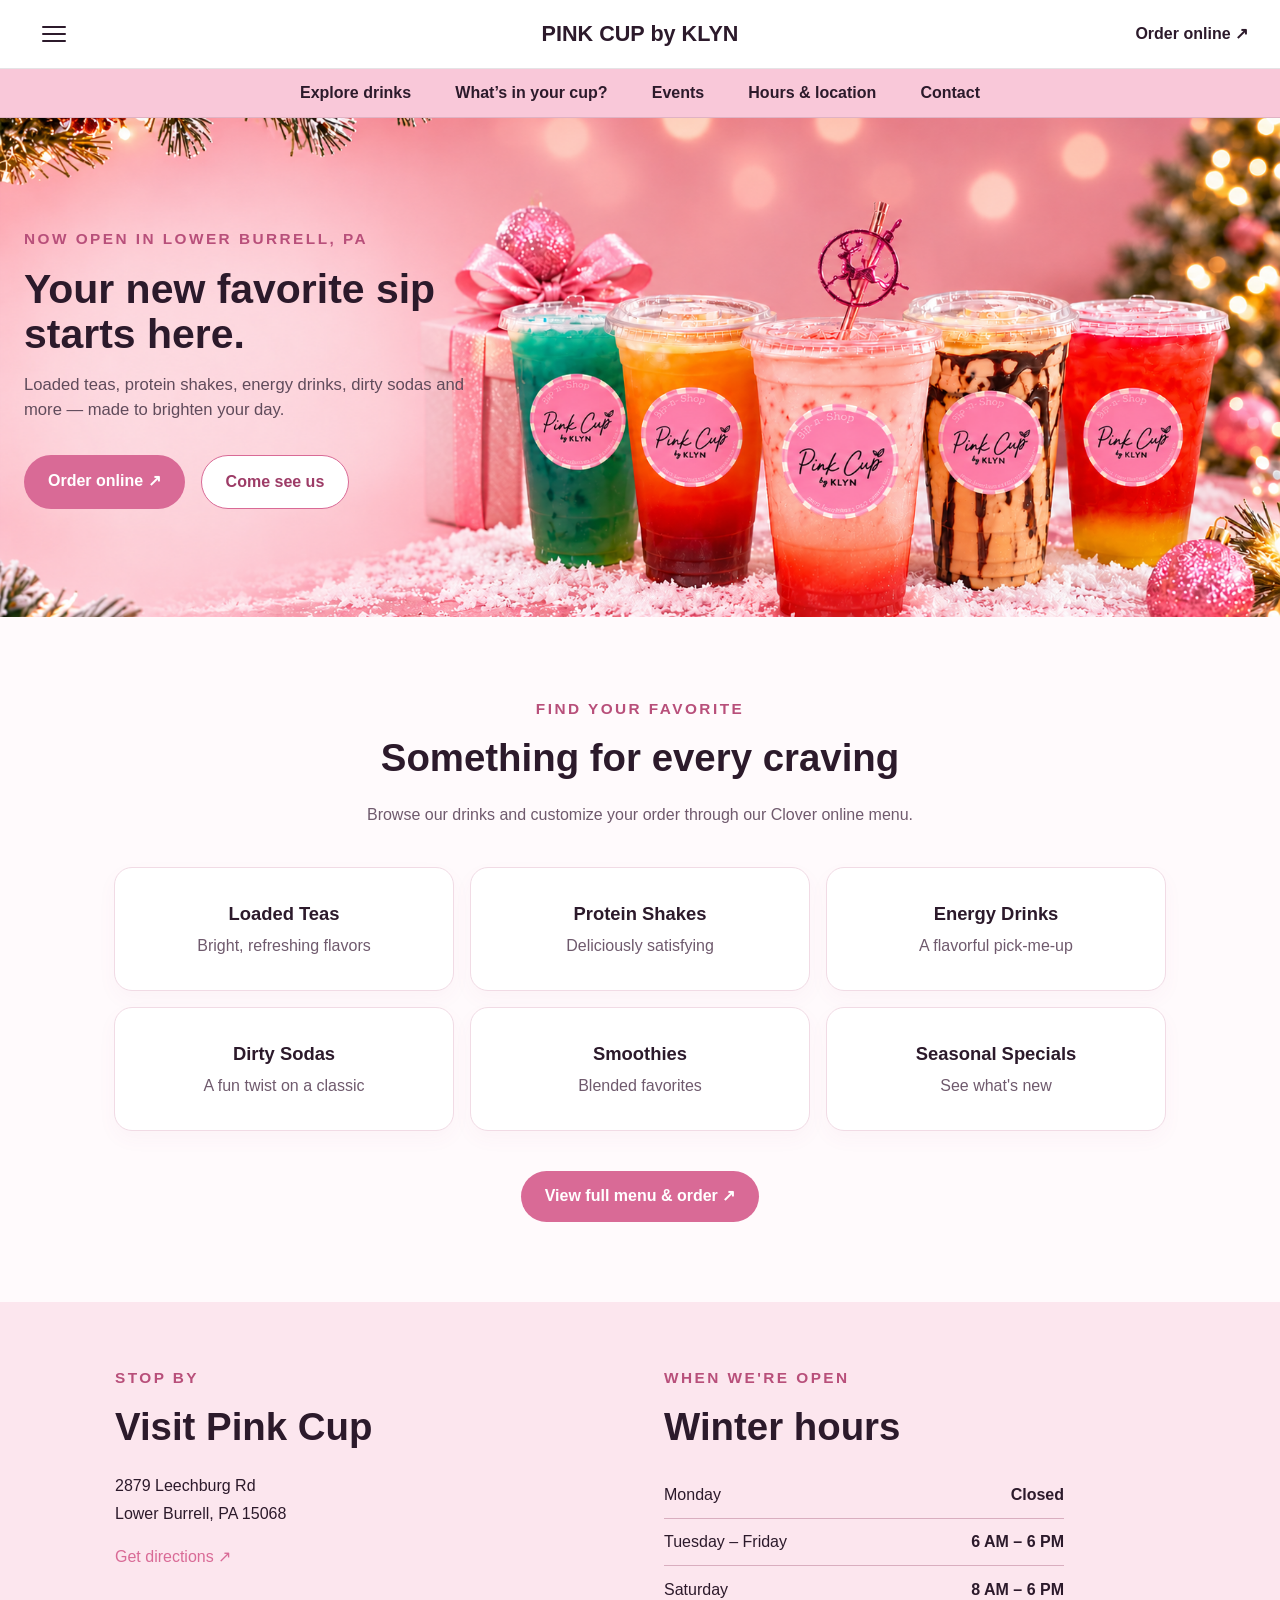
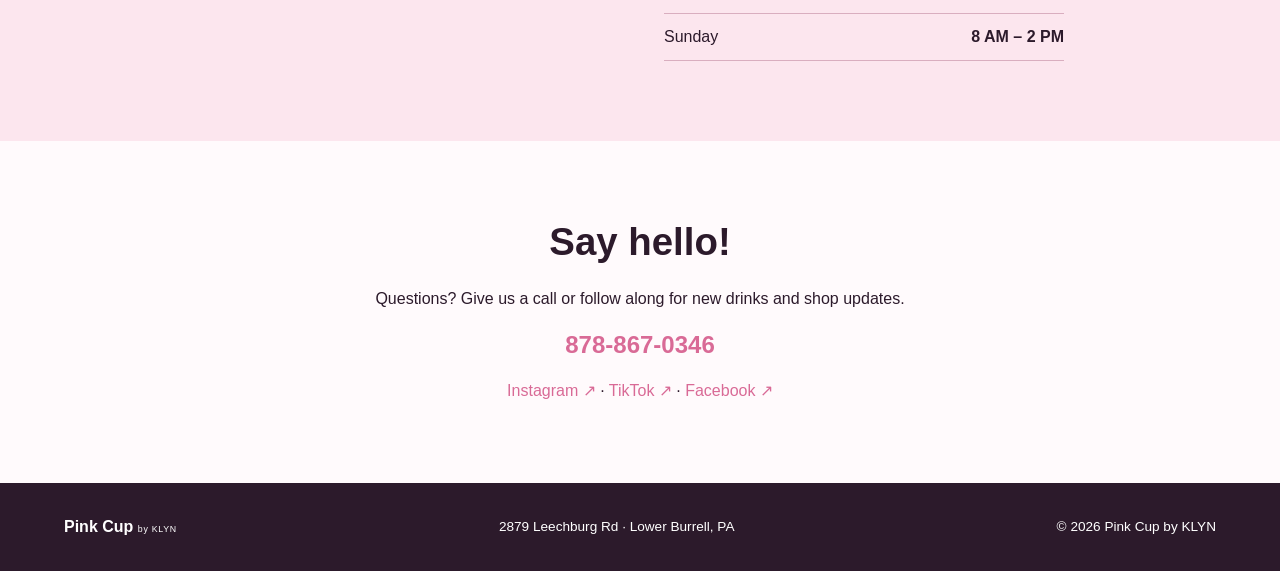
==== commit bb2087bd: "adjust store hours, edit event page details and verbiage" ====
--- a/index.html
+++ b/index.html
@@ -8,6 +8,15 @@
     <p>Loaded teas, protein shakes, energy drinks, dirty sodas and more — made to brighten your day.</p>
     <div class="launch-actions"><a class="launch-btn" href="https://pinkcup.cloveronline.com/menu/all">Order online ↗</a><a class="launch-btn launch-btn--outline" href="#visit">Come see us</a></div></div></section>
 <section class="launch-menu" id="menu"><span class="eyebrow">FIND YOUR FAVORITE</span><h2>Something for every craving</h2><p>Browse our drinks and customize your order through our Clover online menu.</p><div class="launch-grid"><div><strong>Loaded Teas</strong><span>Bright, refreshing flavors</span></div><div><strong>Protein Shakes</strong><span>Deliciously satisfying</span></div><div><strong>Energy Drinks</strong><span>A flavorful pick-me-up</span></div><div><strong>Dirty Sodas</strong><span>A fun twist on a classic</span></div><div><strong>Smoothies</strong><span>Blended favorites</span></div><div><strong>Seasonal Specials</strong><span>See what's new</span></div></div><a class="launch-btn" href="https://pinkcup.cloveronline.com/menu/all">View full menu &amp; order ↗</a></section>
-<section class="launch-visit" id="visit"><div><span class="eyebrow">STOP BY</span><h2>Visit Pink Cup</h2><p>2879 Leechburg Rd<br>Lower Burrell, PA 15068</p><a href="https://www.google.com/maps/search/?api=1&amp;query=2879+Leechburg+Rd+Lower+Burrell+PA+15068" target="_blank" rel="noopener noreferrer">Get directions ↗</a></div><div><span class="eyebrow">WHEN WE'RE OPEN</span><h2>Store hours</h2><dl class="hours"><div><dt>Monday</dt><dd>Closed</dd></div><div><dt>Tuesday – Friday</dt><dd>6 AM – 4 PM</dd></div><div><dt>Saturday – Sunday</dt><dd>8 AM – 2 PM</dd></div></dl></div></section>
-<section class="launch-contact" id="contact"><h2>Say hello!</h2><p>Questions? Give us a call or follow along for new drinks and shop updates.</p><a href="tel:+18788670346">878-867-0346</a><p><a href="https://www.instagram.com/pinkcupbyklyn/" target="_blank" rel="noopener noreferrer">Instagram ↗</a> · <a href="https://www.tiktok.com/@pinkcupbyklyn" target="_blank" rel="noopener noreferrer">TikTok ↗</a></p></section></main>
+<section class="launch-visit" id="visit"><div><span class="eyebrow">STOP BY</span><h2>Visit Pink Cup</h2><p>2879 Leechburg Rd<br>Lower Burrell, PA 15068</p><a href="https://www.google.com/maps/search/?api=1&amp;query=2879+Leechburg+Rd+Lower+Burrell+PA+15068" target="_blank" rel="noopener noreferrer">Get directions ↗</a></div>
+    <div><span class="eyebrow">WHEN WE'RE OPEN</span>
+        <h2>Winter hours</h2>
+        <dl class="hours"><div>
+            <dt>Monday</dt><dd>Closed</dd></div>
+    <div><dt>Tuesday – Friday</dt><dd>6 AM – 6 PM</dd></div>
+    <div><dt>Saturday</dt><dd>8 AM – 6 PM</dd></div>
+    <div><dt>Sunday</dt><dd>8 AM – 2 PM</dd></div></dl></div>
+</section>
+<section class="launch-contact" id="contact"><h2>Say hello!</h2><p>Questions? Give us a call or follow along for new drinks and shop updates.</p><a href="tel:+18788670346">878-867-0346</a>
+    <p><a href="https://www.instagram.com/pinkcupbyklyn/" target="_blank" rel="noopener noreferrer">Instagram ↗</a> · <a href="https://www.tiktok.com/@pinkcupbyklyn" target="_blank" rel="noopener noreferrer">TikTok ↗</a> · <a href="https://www.facebook.com/Pinkcupbyklyn/" target="_blank" rel="noopener noreferrer">Facebook ↗</a></p></section></main>
 <footer class="launch-footer"><strong>Pink Cup <small>by KLYN</small></strong><span>2879 Leechburg Rd · Lower Burrell, PA</span><span>© 2026 Pink Cup by KLYN</span></footer></body></html>
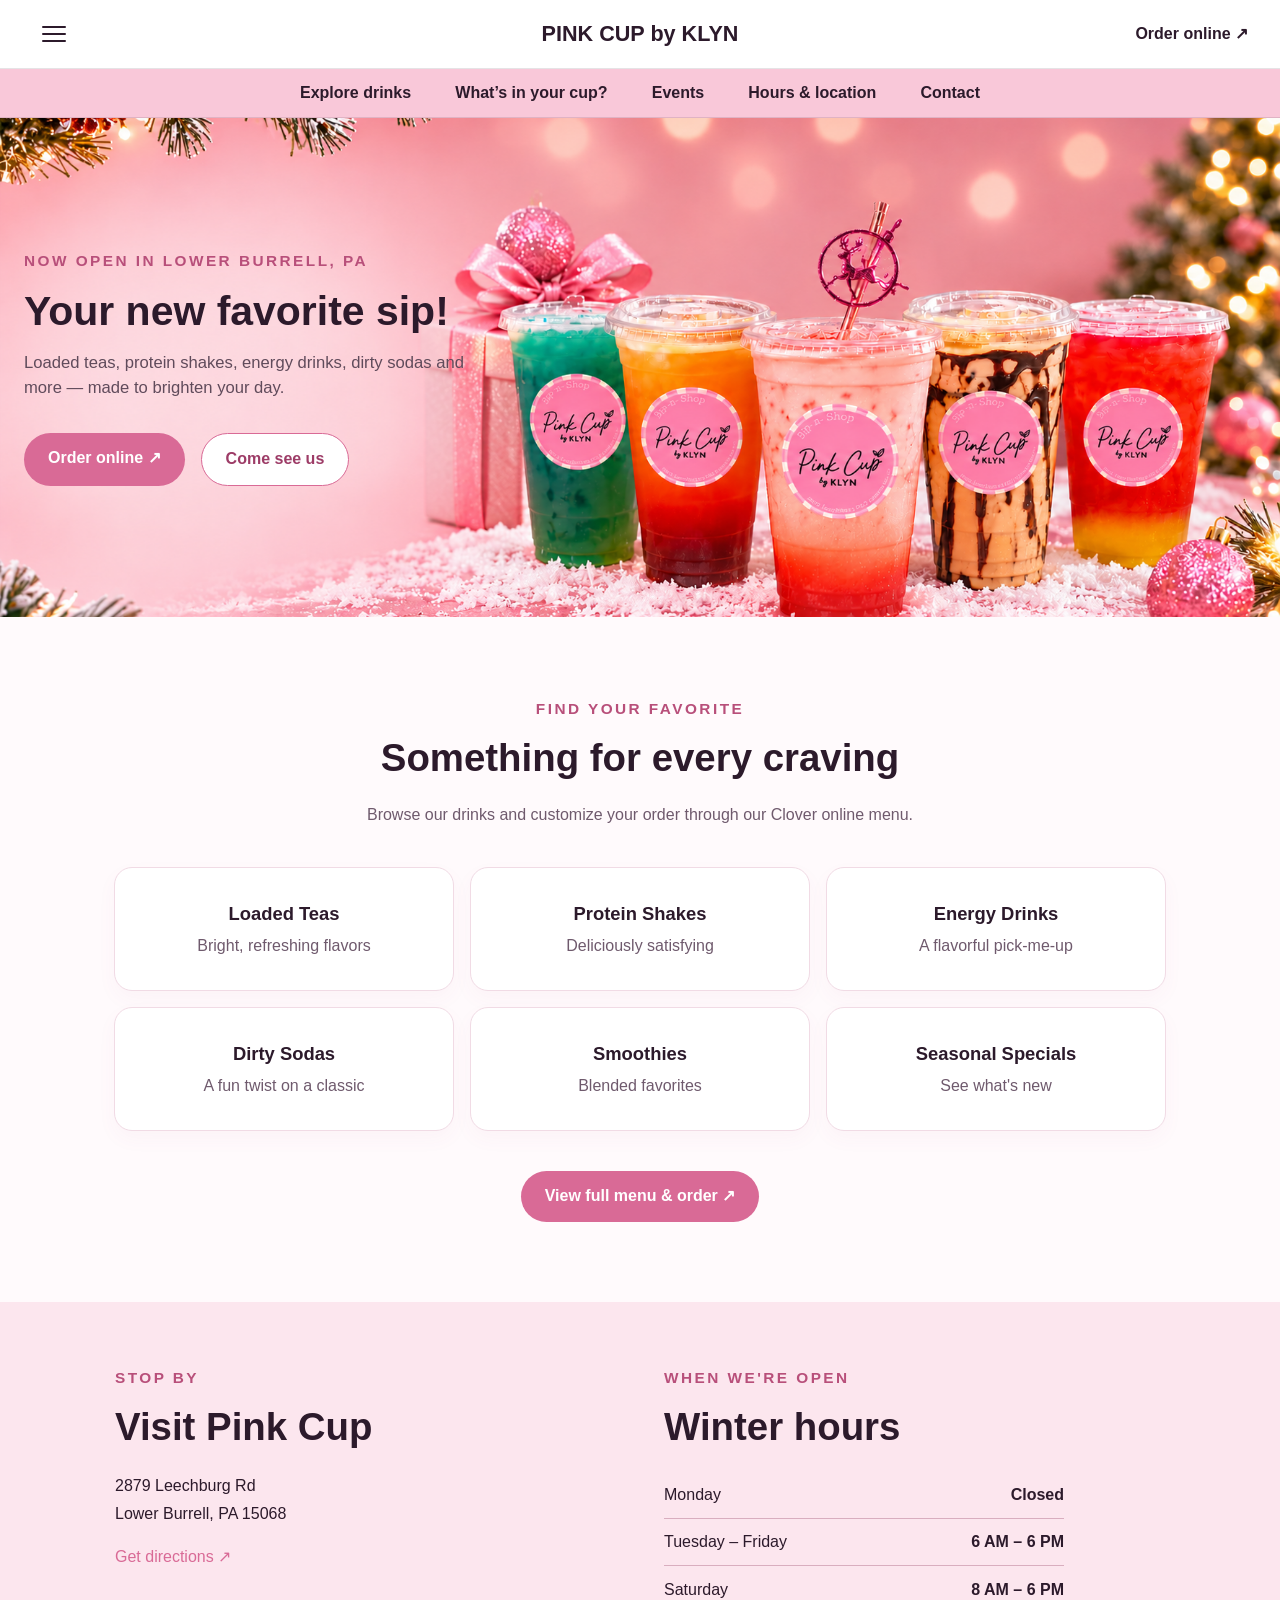
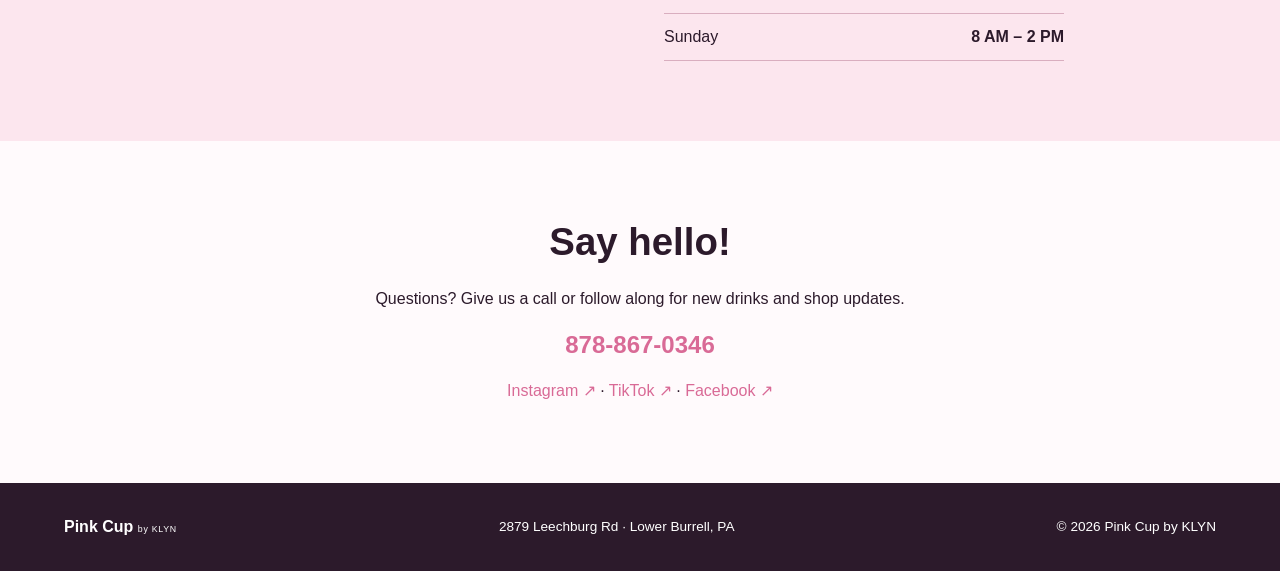
==== commit 0ffb8882: "update hero heading landing page" ====
--- a/index.html
+++ b/index.html
@@ -4,7 +4,7 @@
 <main id="home"><section class="launch-hero" aria-label="Welcome to Pink Cup"><div class="launch-hero__image" role="img" aria-label="Pink Cup drinks in a festive pink holiday setting"></div>
     <div class="launch-hero__copy">
     <span class="eyebrow">NOW OPEN IN LOWER BURRELL, PA</span>
-    <h1>Your new favorite sip starts here.</h1>
+    <h1>Your new favorite sip!</h1>
     <p>Loaded teas, protein shakes, energy drinks, dirty sodas and more — made to brighten your day.</p>
     <div class="launch-actions"><a class="launch-btn" href="https://pinkcup.cloveronline.com/menu/all">Order online ↗</a><a class="launch-btn launch-btn--outline" href="#visit">Come see us</a></div></div></section>
 <section class="launch-menu" id="menu"><span class="eyebrow">FIND YOUR FAVORITE</span><h2>Something for every craving</h2><p>Browse our drinks and customize your order through our Clover online menu.</p><div class="launch-grid"><div><strong>Loaded Teas</strong><span>Bright, refreshing flavors</span></div><div><strong>Protein Shakes</strong><span>Deliciously satisfying</span></div><div><strong>Energy Drinks</strong><span>A flavorful pick-me-up</span></div><div><strong>Dirty Sodas</strong><span>A fun twist on a classic</span></div><div><strong>Smoothies</strong><span>Blended favorites</span></div><div><strong>Seasonal Specials</strong><span>See what's new</span></div></div><a class="launch-btn" href="https://pinkcup.cloveronline.com/menu/all">View full menu &amp; order ↗</a></section>
